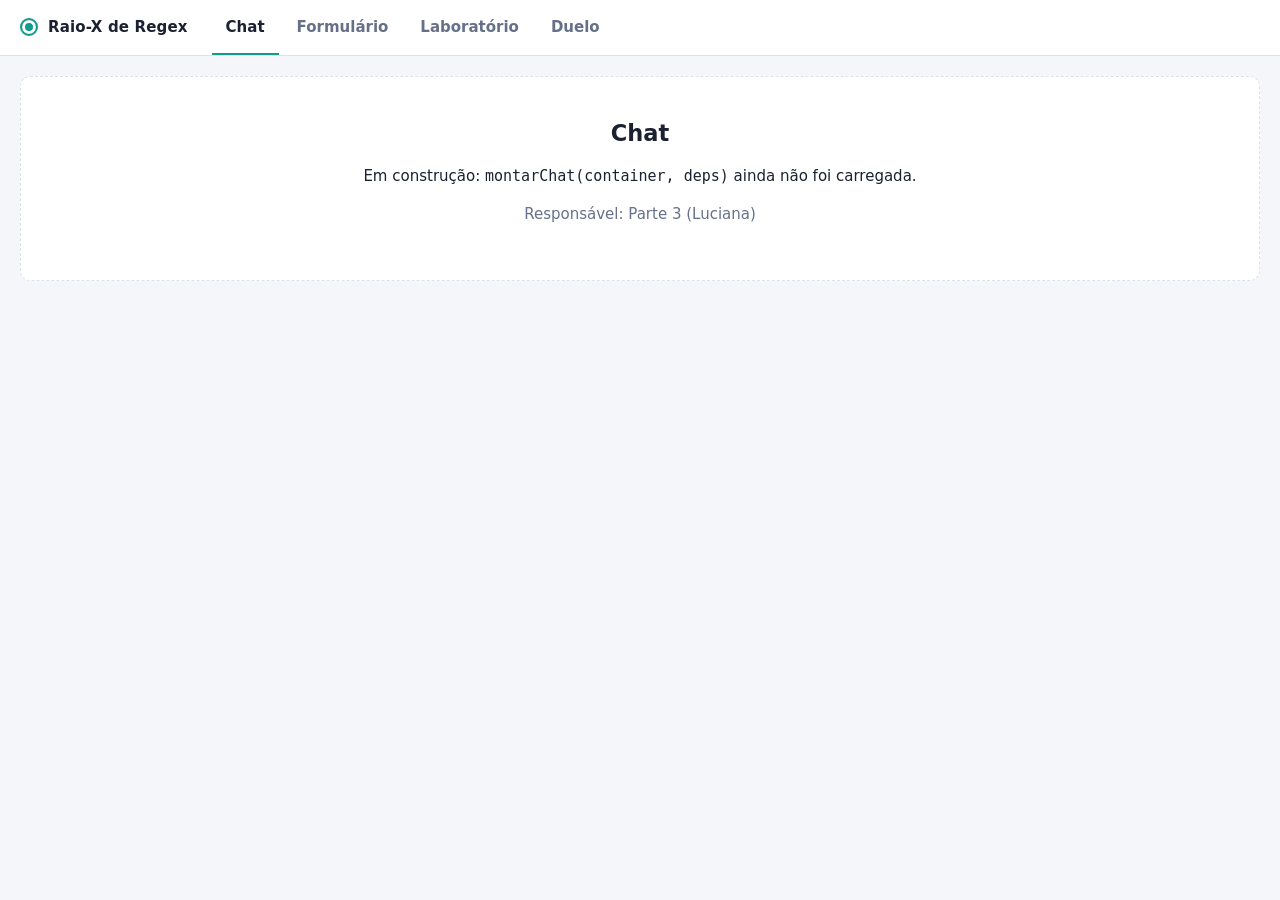
==== index.html @ ea4cf887 "Adiciona página base com abas e visual 3D dos autômatos - index.html, app.js e style.css: abas monta" ====
<!doctype html>
<html lang="pt-BR">
<head>
  <meta charset="utf-8">
  <meta name="viewport" content="width=device-width, initial-scale=1">
  <title>Raio-X de Regex</title>
  <link rel="stylesheet" href="src/style.css">
</head>
<body>
  <header class="topo">
    <div class="marca"><span class="logo" aria-hidden="true"></span>Raio-X de Regex</div>
    <nav class="abas" id="abas" role="tablist" aria-label="Abas"></nav>
  </header>
  <main id="conteudo"></main>

  <!-- Motor (cada arquivo pendura suas funções em window.Raio) -->
  <script src="src/parser.js"></script>
  <script src="src/nfa.js"></script>
  <script src="src/backtrack.js"></script>
  <!-- Quando existirem: src/explicacao.js, src/dfa.js, src/exemplos.js, src/tabela.js,
       src/arvore.js, src/scanner.js, src/patterns.js, src/chat.js, src/form.js,
       src/desafio.js, src/duelo.js, src/painel.js, src/lab.js e, por último, src/main.js -->

  <!-- Interface -->
  <script src="src/viz3d.js"></script>
  <script src="src/app.js"></script>
</body>
</html>
---- src/style.css ----
/* Estilo base do Raio-X de Regex. As cores ficam em variáveis para o modo claro/escuro. */

:root {
  --fundo: #f5f6f9;
  --superficie: #ffffff;
  --borda: #dde1ea;
  --texto: #1b2130;
  --mudo: #667089;
  --primaria: #0f9b8e;
  --primaria-texto: #ffffff;
  --erro: #d13438;
  --raio: 10px;

  --viz-fundo: #fbfcfe;
  --viz-no: #ffffff;
  --viz-borda: #4a5570;
  --viz-texto: #1b2130;
  --viz-aresta: #9aa5bd;
  --viz-rotulo: #3a4459;
  --viz-rotulo-fundo: #eef1f6;
  --viz-ativo: #0f9b8e;
  --viz-destaque: #e07a1f;
  --viz-morto: #d13438;
  --viz-legenda-fundo: rgba(255, 255, 255, 0.92);

  color-scheme: light;
}

@media (prefers-color-scheme: dark) {
  :root:not([data-tema="claro"]) {
    --fundo: #0b0f18;
    --superficie: #131a27;
    --borda: #263046;
    --texto: #e6ebf5;
    --mudo: #8b97b0;
    --primaria: #2ec4b6;
    --primaria-texto: #062a26;
    --erro: #ff6b6b;

    --viz-fundo: #0f1420;
    --viz-no: #1c2333;
    --viz-borda: #8b97b0;
    --viz-texto: #e6ebf5;
    --viz-aresta: #4d5975;
    --viz-rotulo: #c9d2e3;
    --viz-rotulo-fundo: #161d2c;
    --viz-ativo: #2ec4b6;
    --viz-destaque: #f4a259;
    --viz-morto: #ff5a5f;
    --viz-legenda-fundo: rgba(15, 20, 32, 0.88);

    color-scheme: dark;
  }
}

:root[data-tema="escuro"] {
  --fundo: #0b0f18;
  --superficie: #131a27;
  --borda: #263046;
  --texto: #e6ebf5;
  --mudo: #8b97b0;
  --primaria: #2ec4b6;
  --primaria-texto: #062a26;
  --erro: #ff6b6b;

  --viz-fundo: #0f1420;
  --viz-no: #1c2333;
  --viz-borda: #8b97b0;
  --viz-texto: #e6ebf5;
  --viz-aresta: #4d5975;
  --viz-rotulo: #c9d2e3;
  --viz-rotulo-fundo: #161d2c;
  --viz-ativo: #2ec4b6;
  --viz-destaque: #f4a259;
  --viz-morto: #ff5a5f;
  --viz-legenda-fundo: rgba(15, 20, 32, 0.88);

  color-scheme: dark;
}

* { box-sizing: border-box; }

html, body { margin: 0; }

body {
  background: var(--fundo);
  color: var(--texto);
  font: 15px/1.5 system-ui, -apple-system, "Segoe UI", Roboto, sans-serif;
  min-height: 100vh;
}

code, pre, kbd, input.mono { font-family: ui-monospace, SFMono-Regular, Menlo, Consolas, monospace; }

/* ----- Topo e abas ----- */

.topo {
  position: sticky;
  top: 0;
  z-index: 10;
  display: flex;
  align-items: center;
  gap: 24px;
  padding: 0 20px;
  background: var(--superficie);
  border-bottom: 1px solid var(--borda);
  flex-wrap: wrap;
}

.marca {
  display: flex;
  align-items: center;
  gap: 10px;
  font-weight: 700;
  letter-spacing: 0.01em;
  padding: 14px 0;
}

.logo {
  width: 18px;
  height: 18px;
  border-radius: 50%;
  border: 2px solid var(--primaria);
  box-shadow: inset 0 0 0 3px var(--superficie), inset 0 0 0 9px var(--primaria);
}

.abas { display: flex; gap: 4px; overflow-x: auto; }

.aba {
  appearance: none;
  border: 0;
  background: none;
  color: var(--mudo);
  font: inherit;
  font-weight: 600;
  padding: 16px 14px 14px;
  border-bottom: 2px solid transparent;
  cursor: pointer;
  white-space: nowrap;
}

.aba:hover { color: var(--texto); }
.aba[aria-selected="true"] { color: var(--texto); border-bottom-color: var(--primaria); }
.aba:focus-visible { outline: 2px solid var(--primaria); outline-offset: -2px; border-radius: 6px; }

main { padding: 20px; max-width: 1400px; margin: 0 auto; }

/* ----- Blocos comuns (as abas podem usar) ----- */

.cartao {
  background: var(--superficie);
  border: 1px solid var(--borda);
  border-radius: var(--raio);
  padding: 16px;
}

.vazio {
  background: var(--superficie);
  border: 1px dashed var(--borda);
  border-radius: var(--raio);
  padding: 40px 24px;
  text-align: center;
}
.vazio h2 { margin: 0 0 8px; }
.vazio.erro { border-color: var(--erro); text-align: left; }
.vazio pre { white-space: pre-wrap; color: var(--erro); font-size: 13px; }

.mudo { color: var(--mudo); }

input[type="text"], input:not([type]) {
  font: inherit;
  color: var(--texto);
  background: var(--fundo);
  border: 1px solid var(--borda);
  border-radius: 8px;
  padding: 8px 10px;
  min-width: 0;
}
input:focus-visible { outline: 2px solid var(--primaria); outline-offset: 0; border-color: transparent; }

button.botao {
  font: inherit;
  font-weight: 600;
  border: 1px solid var(--borda);
  background: var(--superficie);
  color: var(--texto);
  border-radius: 8px;
  padding: 8px 14px;
  cursor: pointer;
}
button.botao.primario { background: var(--primaria); border-color: var(--primaria); color: var(--primaria-texto); }
button.botao:hover { filter: brightness(1.06); }
button.botao:focus-visible { outline: 2px solid var(--primaria); outline-offset: 2px; }

/* ----- Canvas do 3D ----- */

.viz {
  display: block;
  width: 100%;
  height: 420px;
  border-radius: var(--raio);
  border: 1px solid var(--borda);
  background: var(--viz-fundo);
  cursor: grab;
}
.viz:active { cursor: grabbing; }

@media (max-width: 640px) {
  .topo { padding: 0 16px; gap: 8px; }
  main { padding: 16px; }
  .viz { height: 320px; }
}
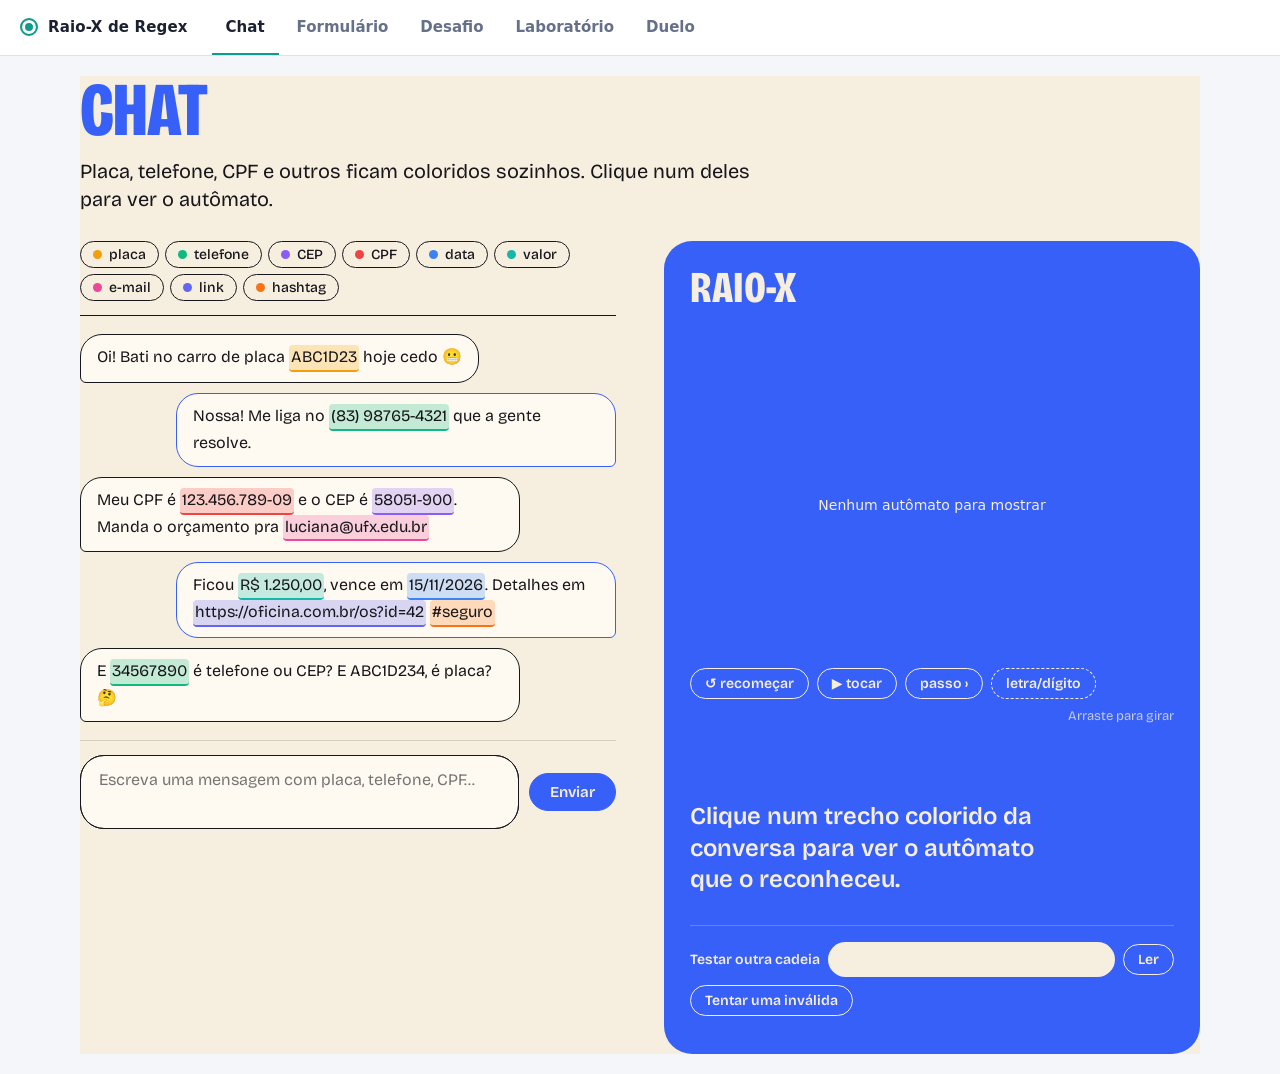
==== commit 4d60e070: "Liga as abas da parte 3 no site: carrega os scripts e adiciona a aba Desafio - index.html carrega co" ====
--- a/index.html
+++ b/index.html
@@ -17,12 +17,27 @@
   <script src="src/parser.js"></script>
   <script src="src/nfa.js"></script>
   <script src="src/backtrack.js"></script>
-  <!-- Quando existirem: src/explicacao.js, src/dfa.js, src/exemplos.js, src/tabela.js,
-       src/arvore.js, src/scanner.js, src/patterns.js, src/chat.js, src/form.js,
-       src/desafio.js, src/duelo.js, src/painel.js, src/lab.js e, por último, src/main.js -->
+  <script src="src/explicacao.js"></script>
+  <script src="src/dfa.js"></script>
+  <script src="src/exemplos.js"></script>
+  <script src="src/linguagem.js"></script>
+  <script src="src/tabela.js"></script>
+  <script src="src/arvore.js"></script>
+  <script src="src/contagem.js"></script>
+  <!-- Parte 3 (Luciana): aplicações -->
+  <script src="src/scanner.js"></script>
+  <script src="src/patterns.js"></script>
 
   <!-- Interface -->
   <script src="src/viz3d.js"></script>
+  <script src="src/painel.js"></script>
+  <script src="src/duelo.js"></script>
+  <script src="src/lab.js"></script>
+  <script src="src/raiox.js"></script>
+  <script src="src/chat.js"></script>
+  <script src="src/form.js"></script>
+  <script src="src/desafio.js"></script>
+  <script src="src/main.js"></script>
   <script src="src/app.js"></script>
 </body>
 </html>
--- a/src/style.css
+++ b/src/style.css
@@ -209,3 +209,63 @@
   main { padding: 16px; }
   .viz { height: 320px; }
 }
+
+/* ----- Painel com as três visões (painel.js) ----- */
+
+.painel3-visoes {
+  display: grid;
+  grid-template-columns: repeat(3, minmax(0, 1fr));
+  gap: 12px;
+}
+
+.painel3-visao header {
+  display: flex;
+  align-items: baseline;
+  justify-content: space-between;
+  gap: 8px;
+  margin-bottom: 6px;
+}
+.painel3-visao h3 { margin: 0; font-size: 15px; }
+.painel3-contagem { font-size: 13px; }
+.painel3-visao .viz { height: 380px; }
+
+.painel3-info { margin: 10px 2px 0; min-height: 1.5em; }
+
+@media (max-width: 1000px) {
+  .painel3-visoes { grid-template-columns: 1fr; }
+  .painel3-visao .viz { height: 320px; }
+}
+
+/* ----- Aba Laboratório ----- */
+
+.lab { max-width: 1240px; margin: 0 auto; padding: 20px; display: grid; gap: 16px; }
+.lab h2, .lab h3 { margin: 0 0 6px; }
+.lab h3 { font-size: 16px; }
+.lab-secao { display: grid; gap: 10px; }
+.lab-linha { display: flex; flex-wrap: wrap; gap: 10px; align-items: center; }
+.lab input.mono { font-size: 15px; padding: 8px 10px; border: 1px solid var(--borda); border-radius: 8px; background: var(--fundo); color: var(--texto); }
+.lab-er { flex: 1; min-width: 240px; }
+.lab-cadeia { flex: 1; min-width: 200px; }
+.lab button { font: inherit; padding: 7px 13px; border-radius: 8px; border: 1px solid var(--borda); background: var(--superficie); color: var(--texto); cursor: pointer; }
+.lab button:hover:not(:disabled) { filter: brightness(0.96); }
+.lab button:disabled { opacity: 0.55; cursor: progress; }
+.lab button.lab-principal { background: var(--primaria); color: var(--primaria-texto); border-color: transparent; font-weight: 600; }
+.lab .chip { padding: 3px 10px; font: 13px ui-monospace, Menlo, Consolas, monospace; border-radius: 999px; }
+.lab .chip.ok { border-color: var(--primaria); }
+.lab .chip.nao { border-color: var(--erro); }
+.lab-chips { display: flex; flex-wrap: wrap; gap: 8px; align-items: center; }
+.lab-erro { color: var(--erro); font-family: ui-monospace, Menlo, monospace; white-space: pre-wrap; margin: 4px 0 0; }
+.lab-contagem { margin: 0; font-weight: 600; }
+.lab-arvore { overflow: auto; border: 1px solid var(--borda); border-radius: 8px; background: var(--viz-fundo); padding: 6px; }
+.lab-frase, .lab-passo { margin: 0; min-height: 1.5em; }
+.lab-passo { padding: 8px 12px; border-left: 3px solid var(--primaria); background: var(--fundo); border-radius: 0 8px 8px 0; }
+.lab-lista { margin: 8px 0 0; padding-left: 28px; display: grid; gap: 4px; }
+.lab button.lab-no { text-align: left; border: 0; background: transparent; padding: 2px 4px; }
+.lab-veredito { font-weight: 700; margin: 0; }
+.lab-veredito.ok { color: var(--primaria); }
+.lab-veredito.nao { color: var(--erro); }
+.lab-vots { margin: 0; padding-left: 20px; }
+.lab details > summary { cursor: pointer; font-weight: 600; margin: 4px 0; }
+.lab-tabelas { display: grid; gap: 8px; overflow-x: auto; }
+.lab-empilhado .painel3-visoes { grid-template-columns: 1fr; }
+.lab-empilhado .painel3-visao .viz { height: 360px; }
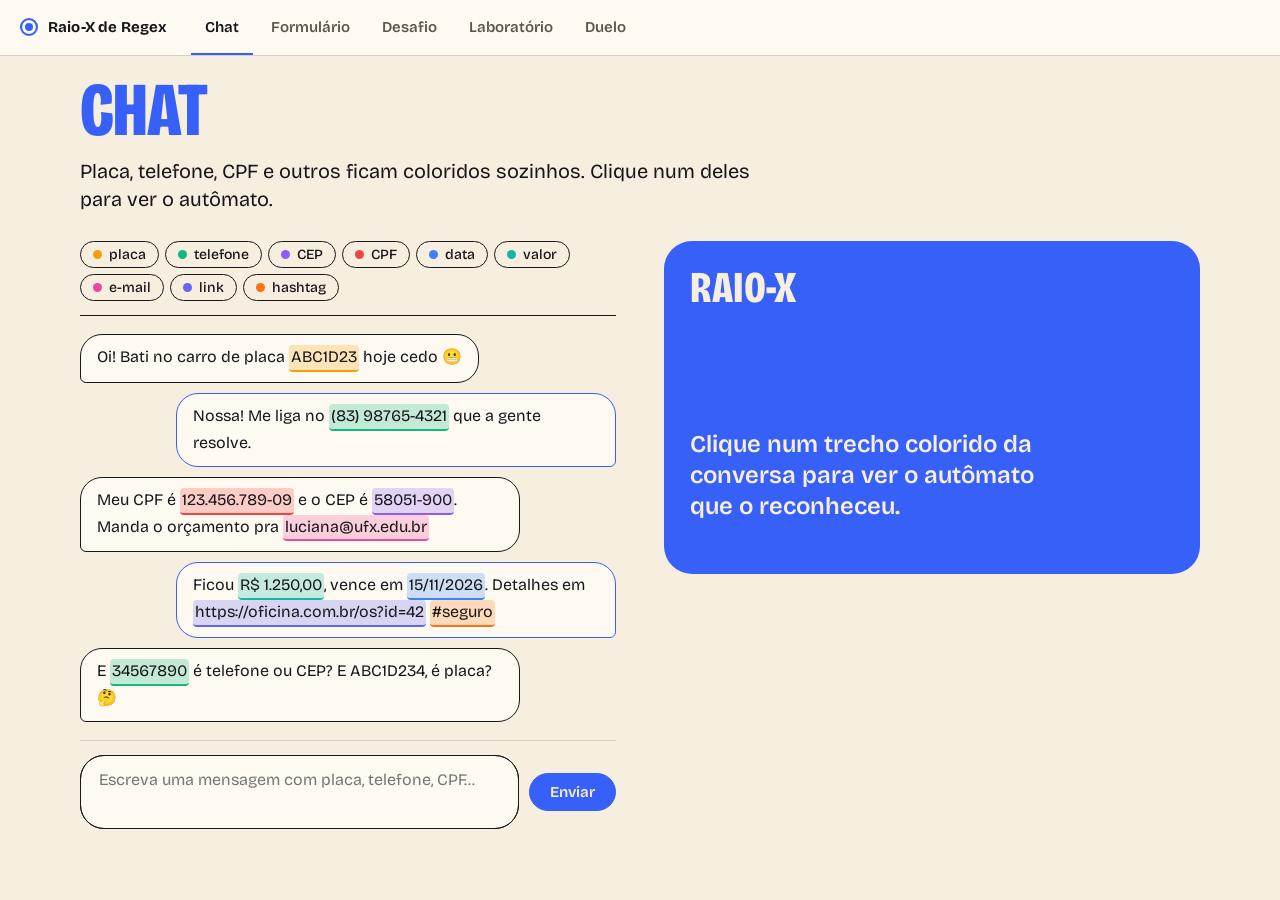
==== commit 8bcc1112: "Aplica a paleta creme e azul no site inteiro e melhora o cartão do raio-x - style.css: só os valores" ====
--- a/index.html
+++ b/index.html
@@ -4,6 +4,9 @@
   <meta charset="utf-8">
   <meta name="viewport" content="width=device-width, initial-scale=1">
   <title>Raio-X de Regex</title>
+  <link rel="preconnect" href="https://fonts.googleapis.com">
+  <link rel="preconnect" href="https://fonts.gstatic.com" crossorigin>
+  <link href="https://fonts.googleapis.com/css2?family=Atkinson+Hyperlegible+Mono:wght@400;700&family=Bricolage+Grotesque:opsz,wdth,wght@12..96,75..100,400..800&display=swap" rel="stylesheet">
   <link rel="stylesheet" href="src/style.css">
 </head>
 <body>
--- a/src/style.css
+++ b/src/style.css
@@ -1,79 +1,80 @@
-/* Estilo base do Raio-X de Regex. As cores ficam em variáveis para o modo claro/escuro. */
+/* Estilo base do Raio-X de Regex. As cores ficam em variáveis para o modo claro/escuro.
+   Paleta do grupo (escolhida pela Luciana): creme #f6eedf, azul #3760f9, tinta #17161b e lima #d2fc59. */
 
 :root {
-  --fundo: #f5f6f9;
-  --superficie: #ffffff;
-  --borda: #dde1ea;
-  --texto: #1b2130;
-  --mudo: #667089;
-  --primaria: #0f9b8e;
-  --primaria-texto: #ffffff;
-  --erro: #d13438;
+  --fundo: #f6eedf;
+  --superficie: #fffaf1;
+  --borda: #17161b2e;
+  --texto: #17161b;
+  --mudo: #5d574c;
+  --primaria: #3760f9;
+  --primaria-texto: #f6eedf;
+  --erro: #c2261d;
   --raio: 10px;
 
-  --viz-fundo: #fbfcfe;
-  --viz-no: #ffffff;
-  --viz-borda: #4a5570;
-  --viz-texto: #1b2130;
-  --viz-aresta: #9aa5bd;
-  --viz-rotulo: #3a4459;
-  --viz-rotulo-fundo: #eef1f6;
-  --viz-ativo: #0f9b8e;
-  --viz-destaque: #e07a1f;
-  --viz-morto: #d13438;
-  --viz-legenda-fundo: rgba(255, 255, 255, 0.92);
+  --viz-fundo: #fffaf1;
+  --viz-no: #fffaf1;
+  --viz-borda: #17161b;
+  --viz-texto: #17161b;
+  --viz-aresta: #17161b80;
+  --viz-rotulo: #17161b;
+  --viz-rotulo-fundo: #f6eedf;
+  --viz-ativo: #3760f9;
+  --viz-destaque: #17161b;
+  --viz-morto: #c2261d;
+  --viz-legenda-fundo: rgba(255, 250, 241, 0.92);
 
   color-scheme: light;
 }
 
 @media (prefers-color-scheme: dark) {
   :root:not([data-tema="claro"]) {
-    --fundo: #0b0f18;
-    --superficie: #131a27;
-    --borda: #263046;
-    --texto: #e6ebf5;
-    --mudo: #8b97b0;
-    --primaria: #2ec4b6;
-    --primaria-texto: #062a26;
-    --erro: #ff6b6b;
-
-    --viz-fundo: #0f1420;
-    --viz-no: #1c2333;
-    --viz-borda: #8b97b0;
-    --viz-texto: #e6ebf5;
-    --viz-aresta: #4d5975;
-    --viz-rotulo: #c9d2e3;
-    --viz-rotulo-fundo: #161d2c;
-    --viz-ativo: #2ec4b6;
-    --viz-destaque: #f4a259;
-    --viz-morto: #ff5a5f;
-    --viz-legenda-fundo: rgba(15, 20, 32, 0.88);
+    --fundo: #17161b;
+    --superficie: #211f27;
+    --borda: #f6eedf2e;
+    --texto: #f6eedf;
+    --mudo: #b9b1a3;
+    --primaria: #3760f9;
+    --primaria-texto: #f6eedf;
+    --erro: #ff8a7a;
+
+    --viz-fundo: #211f27;
+    --viz-no: #211f27;
+    --viz-borda: #f6eedf;
+    --viz-texto: #f6eedf;
+    --viz-aresta: #f6eedf80;
+    --viz-rotulo: #f6eedf;
+    --viz-rotulo-fundo: #17161b;
+    --viz-ativo: #d2fc59;
+    --viz-destaque: #3760f9;
+    --viz-morto: #ff8a7a;
+    --viz-legenda-fundo: rgba(23, 22, 27, 0.88);
 
     color-scheme: dark;
   }
 }
 
 :root[data-tema="escuro"] {
-  --fundo: #0b0f18;
-  --superficie: #131a27;
-  --borda: #263046;
-  --texto: #e6ebf5;
-  --mudo: #8b97b0;
-  --primaria: #2ec4b6;
-  --primaria-texto: #062a26;
-  --erro: #ff6b6b;
-
-  --viz-fundo: #0f1420;
-  --viz-no: #1c2333;
-  --viz-borda: #8b97b0;
-  --viz-texto: #e6ebf5;
-  --viz-aresta: #4d5975;
-  --viz-rotulo: #c9d2e3;
-  --viz-rotulo-fundo: #161d2c;
-  --viz-ativo: #2ec4b6;
-  --viz-destaque: #f4a259;
-  --viz-morto: #ff5a5f;
-  --viz-legenda-fundo: rgba(15, 20, 32, 0.88);
+  --fundo: #17161b;
+  --superficie: #211f27;
+  --borda: #f6eedf2e;
+  --texto: #f6eedf;
+  --mudo: #b9b1a3;
+  --primaria: #3760f9;
+  --primaria-texto: #f6eedf;
+  --erro: #ff8a7a;
+
+  --viz-fundo: #211f27;
+  --viz-no: #211f27;
+  --viz-borda: #f6eedf;
+  --viz-texto: #f6eedf;
+  --viz-aresta: #f6eedf80;
+  --viz-rotulo: #f6eedf;
+  --viz-rotulo-fundo: #17161b;
+  --viz-ativo: #d2fc59;
+  --viz-destaque: #3760f9;
+  --viz-morto: #ff8a7a;
+  --viz-legenda-fundo: rgba(23, 22, 27, 0.88);
 
   color-scheme: dark;
 }
@@ -85,7 +86,7 @@
 body {
   background: var(--fundo);
   color: var(--texto);
-  font: 15px/1.5 system-ui, -apple-system, "Segoe UI", Roboto, sans-serif;
+  font: 15px/1.5 "Bricolage Grotesque", system-ui, -apple-system, "Segoe UI", Roboto, sans-serif;
   min-height: 100vh;
 }
 
